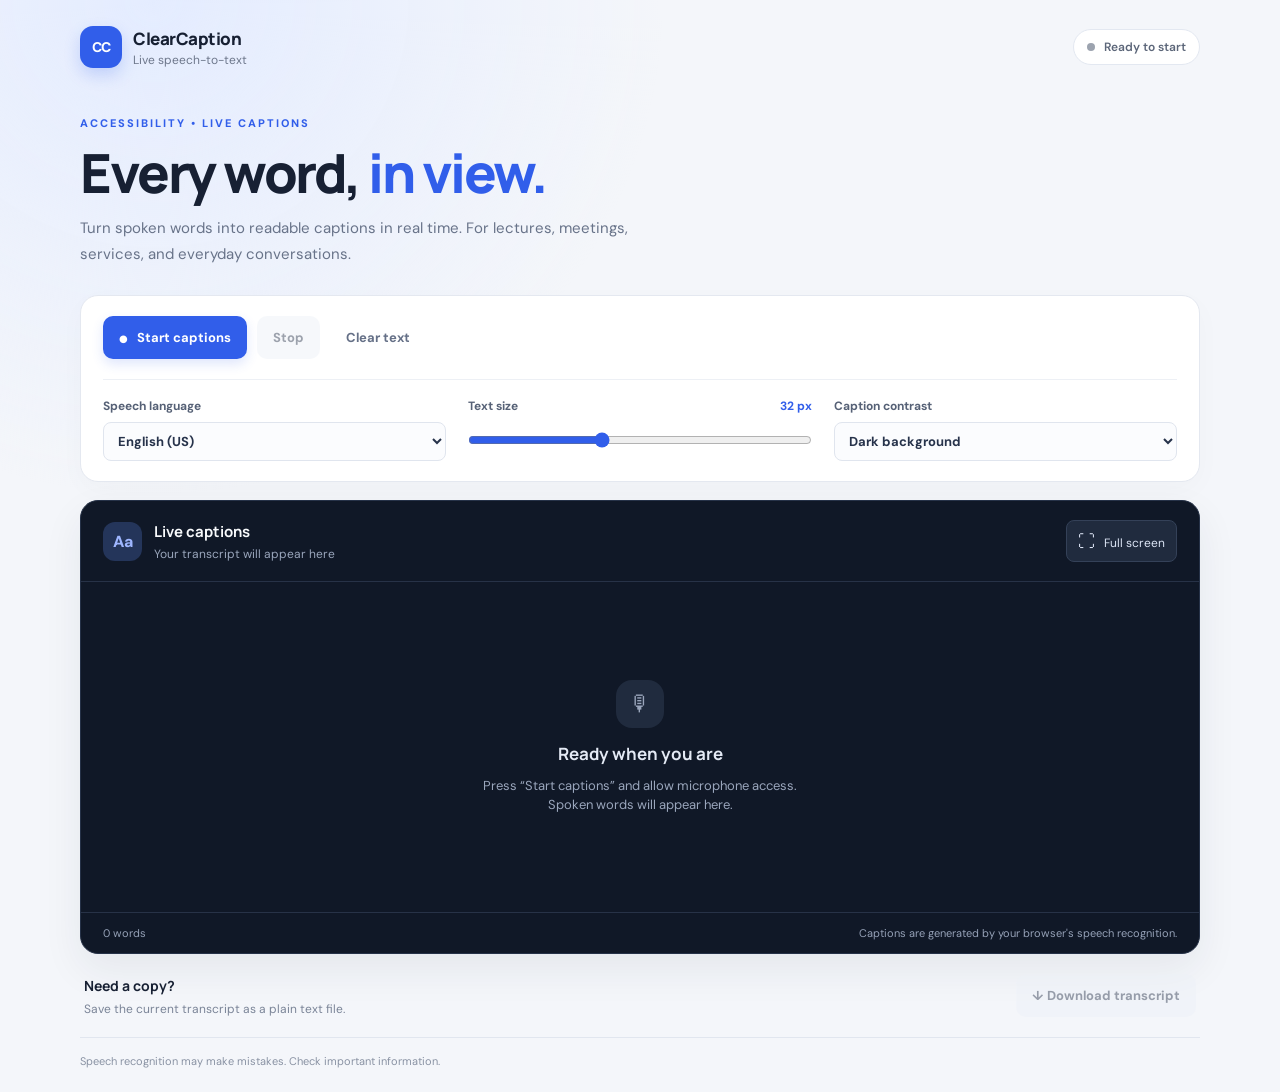
==== index.html @ 13d1eecd "Clear Caption First Build" ====
<!doctype html>
<html lang="en">
<head>
  <meta charset="utf-8">
  <meta name="viewport" content="width=device-width, initial-scale=1">
  <meta name="theme-color" content="#101827">
  <title>ClearCaption — Live Speech to Text</title>
  <link rel="stylesheet" href="styles.css">
</head>
<body>
  <main class="app-shell">
    <header class="topbar">
      <a class="brand" href="#" aria-label="ClearCaption home">
        <span class="brand-mark" aria-hidden="true">CC</span>
        <span><strong>ClearCaption</strong><small>Live speech-to-text</small></span>
      </a>
      <div class="live-indicator" id="liveIndicator"><span class="status-dot"></span><span id="statusText">Ready to start</span></div>
    </header>

    <section class="intro">
      <p class="eyebrow">ACCESSIBILITY • LIVE CAPTIONS</p>
      <h1>Every word, <span>in view.</span></h1>
      <p class="intro-copy">Turn spoken words into readable captions in real time. For lectures, meetings, services, and everyday conversations.</p>
    </section>

    <section class="control-panel" aria-label="Caption controls">
      <div class="primary-controls">
        <button class="button button-primary" id="startBtn"><span aria-hidden="true">●</span> Start captions</button>
        <button class="button button-secondary" id="stopBtn" disabled>Stop</button>
        <button class="button button-quiet" id="clearBtn">Clear text</button>
      </div>
      <div class="settings-row">
        <label class="setting">
          <span>Speech language</span>
          <select id="languageSelect">
            <option value="en-US">English (US)</option>
            <option value="en-GB">English (UK)</option>
            <option value="en-NG">English (Nigeria)</option>
            <option value="fr-FR">French</option>
            <option value="es-ES">Spanish</option>
            <option value="pt-BR">Portuguese (Brazil)</option>
          </select>
        </label>
        <label class="setting text-size-setting">
          <span>Text size <strong id="fontSizeLabel">32 px</strong></span>
          <input id="fontSizeRange" type="range" min="22" max="48" value="32" step="2">
        </label>
        <label class="setting">
          <span>Caption contrast</span>
          <select id="themeSelect">
            <option value="dark">Dark background</option>
            <option value="light">Light background</option>
            <option value="yellow">High contrast</option>
          </select>
        </label>
      </div>
    </section>

    <section class="caption-card" id="captionCard" aria-label="Live captions">
      <div class="caption-card-header">
        <div class="caption-heading"><span class="caption-icon" aria-hidden="true">Aa</span><div><h2>Live captions</h2><p id="captionSubhead">Your transcript will appear here</p></div></div>
        <button class="icon-button" id="fullscreenBtn" title="Toggle full screen" aria-label="Toggle full screen">⛶ <span>Full screen</span></button>
      </div>
      <div class="caption-output" id="captionOutput" aria-live="polite" aria-atomic="false">
        <p class="empty-state" id="emptyState"><span class="empty-mic" aria-hidden="true">🎙</span><strong>Ready when you are</strong><span>Press “Start captions” and allow microphone access. Spoken words will appear here.</span></p>
        <div id="finalTranscript" class="final-transcript"></div>
        <span id="interimTranscript" class="interim-transcript"></span>
      </div>
      <div class="caption-footer">
        <span id="wordCount">0 words</span>
        <span id="listeningHint">Captions are generated by your browser's speech recognition.</span>
      </div>
    </section>

    <section class="bottom-actions">
      <div><strong>Need a copy?</strong><p>Save the current transcript as a plain text file.</p></div>
      <button class="button button-secondary" id="downloadBtn" disabled>↓ Download transcript</button>
    </section>

    <aside class="notice" id="notice" role="status" hidden></aside>
    <footer class="footer"><span>Speech recognition may make mistakes. Check important information.</span></footer>
  </main>
  <script src="app.js"></script>
</body>
</html>
---- styles.css ----
@import url('https://fonts.googleapis.com/css2?family=DM+Sans:wght@400;500;600;700&family=Manrope:wght@400;500;600;700;800&display=swap');

:root{font-family:"DM Sans",system-ui,-apple-system,BlinkMacSystemFont,"Segoe UI",sans-serif;color:#172033;background:#f4f6fa;font-synthesis:none;text-rendering:optimizeLegibility}
*{box-sizing:border-box}
body{margin:0;min-height:100vh;background:radial-gradient(ellipse at 12% 0%,#e4ecff 0,transparent 32%),#f4f6fa}
button,input,select{font:inherit}
button{cursor:pointer}
button:disabled{opacity:.45;cursor:not-allowed}
.app-shell{width:min(1120px,calc(100% - 40px));margin:0 auto;padding:26px 0 24px}
.topbar{display:flex;align-items:center;justify-content:space-between;gap:16px}
.brand{display:flex;align-items:center;gap:11px;text-decoration:none;color:inherit}
.brand-mark{width:42px;height:42px;border-radius:13px;background:#315eea;color:white;display:grid;place-items:center;font-weight:800;font-size:14px;letter-spacing:-1px;box-shadow:0 7px 16px #315eea35}
.brand strong{display:block;font:800 17px Manrope,sans-serif;letter-spacing:-.5px}
.brand small{display:block;margin-top:2px;color:#6d778b;font-size:12px}
.live-indicator{display:flex;align-items:center;gap:9px;background:white;border:1px solid #e3e8f1;border-radius:99px;padding:9px 13px;color:#5c6679;font-size:12px;font-weight:600}
.status-dot{width:8px;height:8px;border-radius:50%;background:#9ca3af}
.live-indicator.is-live{color:#147d52;background:#edfbf4;border-color:#c9f0dc}
.live-indicator.is-live .status-dot{background:#1ca56c;box-shadow:0 0 0 4px #1ca56c20;animation:pulse 1.5s infinite}
@keyframes pulse{50%{box-shadow:0 0 0 7px #1ca56c08}}
.intro{padding:48px 0 28px;max-width:700px}
.eyebrow{font-size:11px;letter-spacing:2px;color:#315eea;font-weight:800;margin:0 0 13px}
h1{font:800 clamp(35px,5vw,54px)/1.08 Manrope,sans-serif;letter-spacing:-2.5px;margin:0;color:#172033}
h1 span{color:#315eea}
.intro-copy{max-width:600px;color:#687389;line-height:1.7;font-size:15px;margin:15px 0 0}
.control-panel{background:white;border:1px solid #e4e8f0;border-radius:18px;padding:20px 22px;margin-bottom:18px;box-shadow:0 8px 28px #17203306}
.primary-controls{display:flex;flex-wrap:wrap;gap:10px;padding-bottom:20px;border-bottom:1px solid #edf0f5}
.button{border:0;border-radius:10px;padding:12px 16px;font-weight:700;font-size:13px;transition:transform .15s,background .15s;min-height:43px}
.button:not(:disabled):active{transform:scale(.98)}
.button-primary{background:#315eea;color:white;box-shadow:0 5px 12px #315eea28}
.button-primary:hover{background:#244ed1}
.button-primary span{font-size:10px;margin-right:6px}
.button-secondary{background:#edf1f8;color:#26324a}
.button-secondary:hover{background:#e2e8f3}
.button-quiet{background:transparent;color:#657087}
.button-quiet:hover{background:#f5f7fb}
.settings-row{display:grid;grid-template-columns:1fr 1fr 1fr;gap:22px;padding-top:18px}
.setting{display:flex;flex-direction:column;gap:8px;font-size:12px;font-weight:700;color:#566176}
.setting select{height:39px;border:1px solid #e0e5ee;border-radius:8px;background:#fbfcfe;padding:0 10px;color:#27334b;font-size:13px;min-width:0}
.setting input[type=range]{width:100%;accent-color:#315eea;margin:10px 0}
.text-size-setting span{display:flex;justify-content:space-between;gap:8px}
.text-size-setting strong{color:#315eea}
.caption-card{background:#101827;color:#f8fafc;border:1px solid #263248;border-radius:18px;overflow:hidden;box-shadow:0 16px 40px #18243a12}
.caption-card-header{padding:19px 22px;display:flex;align-items:center;justify-content:space-between;gap:12px;border-bottom:1px solid #273247}
.caption-heading{display:flex;align-items:center;gap:12px}
.caption-icon{width:39px;height:39px;border-radius:12px;display:grid;place-items:center;background:#24355a;color:#9eb6ff;font-weight:800;font-size:16px}
.caption-heading h2{font:700 15px Manrope,sans-serif;margin:0}
.caption-heading p{font-size:12px;color:#9aa6bc;margin:4px 0 0}
.icon-button{background:#202b3e;border:1px solid #344158;color:#dce5f5;border-radius:8px;padding:9px 11px;font-size:17px}
.icon-button span{font-size:12px;margin-left:4px}
.caption-output{height:330px;overflow-y:auto;padding:28px 30px;font-size:32px;line-height:1.55;letter-spacing:-.5px;scroll-behavior:smooth;overflow-wrap:anywhere}
.empty-state{height:100%;min-height:210px;display:flex;flex-direction:column;align-items:center;justify-content:center;text-align:center;gap:11px;color:#9aa6bc;margin:0;font-size:14px;line-height:1.5;letter-spacing:0}
.empty-state strong{color:#e4eaf5;font:700 17px Manrope,sans-serif}
.empty-state span:last-child{max-width:360px;font-size:13px}
.empty-mic{width:48px;height:48px;border-radius:16px;background:#202b3e;display:grid;place-items:center;font-size:22px;margin-bottom:3px}
.final-transcript{white-space:pre-wrap;display:inline;color:#f8fafc}
.interim-transcript{color:#8fa9e9;font-style:italic;white-space:pre-wrap}
.caption-footer{padding:13px 22px;border-top:1px solid #273247;display:flex;justify-content:space-between;gap:12px;color:#95a1b7;font-size:11px}
.bottom-actions{display:flex;align-items:center;justify-content:space-between;gap:16px;padding:20px 4px}
.bottom-actions strong{font:700 14px Manrope,sans-serif}
.bottom-actions p{font-size:12px;color:#7a8497;margin:5px 0 0}
.notice{border-radius:10px;background:#fff7e6;border:1px solid #f4d79a;color:#805b11;padding:13px 15px;margin:0 0 16px;font-size:13px;line-height:1.5}
.notice.error{background:#fff0f0;border-color:#ffcaca;color:#9b2828}
.footer{border-top:1px solid #e1e6ef;padding-top:16px;display:flex;justify-content:space-between;gap:14px;color:#8992a3;font-size:11px}
.caption-card.theme-light{background:#fff;color:#172033;border-color:#e1e6ef}
.theme-light .caption-card-header,.theme-light .caption-footer{border-color:#e6eaf1}
.theme-light .caption-heading p,.theme-light .caption-footer{color:#718096}
.theme-light .caption-icon{background:#eaf0ff;color:#315eea}
.theme-light .icon-button{background:#f1f4fa;color:#34415a;border-color:#e0e6ef}
.theme-light .final-transcript{color:#172033}
.theme-light .interim-transcript{color:#315eea}
.theme-light .empty-state{color:#718096}
.theme-light .empty-state strong{color:#26324a}
.theme-light .empty-mic{background:#f0f3f9}
.caption-card.theme-yellow{background:#000;color:#fff000;border-color:#f5e900}
.theme-yellow .caption-card-header,.theme-yellow .caption-footer{border-color:#4a4700}
.theme-yellow .caption-heading p,.theme-yellow .caption-footer{color:#fff000}
.theme-yellow .caption-icon,.theme-yellow .icon-button{background:#242400;color:#fff000;border-color:#777000}
.theme-yellow .final-transcript,.theme-yellow .empty-state strong{color:#fff000}
.theme-yellow .interim-transcript{color:#fff}
.theme-yellow .empty-state{color:#fff000}
.theme-yellow .empty-mic{background:#242400}
.caption-card:fullscreen{border-radius:0;display:flex;flex-direction:column}
.caption-card:fullscreen .caption-output{height:auto;flex:1;padding:5vh 7vw;font-size:clamp(36px,5vw,64px)}
.caption-card:fullscreen .caption-card-header{padding:22px 7vw}
.caption-card:fullscreen .caption-footer{padding:14px 7vw}
@media(max-width:700px){.app-shell{width:min(100% - 24px,1120px);padding-top:16px}.intro{padding:35px 0 22px}h1{letter-spacing:-1.7px}.control-panel{padding:16px}.settings-row{grid-template-columns:1fr;gap:15px}.caption-output{height:360px;padding:22px 18px;font-size:28px}.caption-card-header{padding:15px}.caption-footer{padding:12px 15px;flex-direction:column}.bottom-actions{align-items:flex-start;flex-direction:column;padding:18px 3px}.footer{flex-direction:column}.live-indicator{font-size:11px;padding:8px 10px}.brand small{font-size:11px}}
@media(prefers-reduced-motion:reduce){*{scroll-behavior:auto!important;animation:none!important;transition:none!important}}
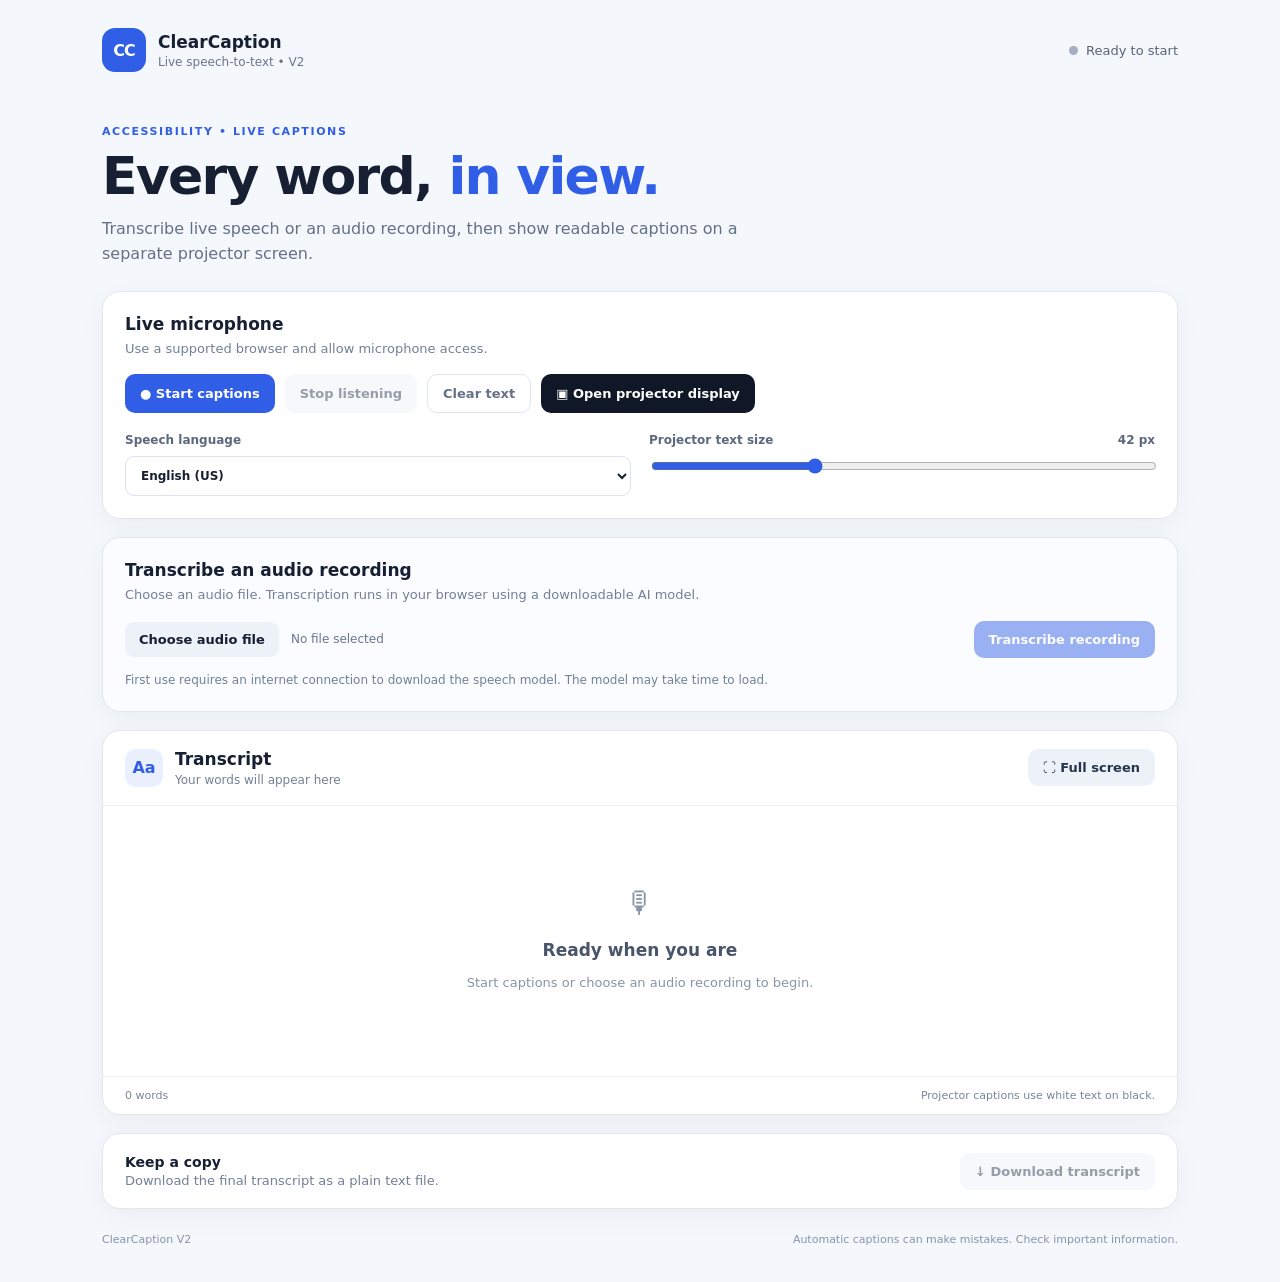
==== commit 0c358004: "Added projector display" ====
--- a/index.html
+++ b/index.html
@@ -4,7 +4,7 @@
   <meta charset="utf-8">
   <meta name="viewport" content="width=device-width, initial-scale=1">
   <meta name="theme-color" content="#101827">
-  <title>ClearCaption — Live Speech to Text</title>
+  <title>ClearCaption V2 — Live Speech to Text</title>
   <link rel="stylesheet" href="styles.css">
 </head>
 <body>
@@ -12,7 +12,7 @@
     <header class="topbar">
       <a class="brand" href="#" aria-label="ClearCaption home">
         <span class="brand-mark" aria-hidden="true">CC</span>
-        <span><strong>ClearCaption</strong><small>Live speech-to-text</small></span>
+        <span><strong>ClearCaption</strong><small>Live speech-to-text • V2</small></span>
       </a>
       <div class="live-indicator" id="liveIndicator"><span class="status-dot"></span><span id="statusText">Ready to start</span></div>
     </header>
@@ -20,14 +20,16 @@
     <section class="intro">
       <p class="eyebrow">ACCESSIBILITY • LIVE CAPTIONS</p>
       <h1>Every word, <span>in view.</span></h1>
-      <p class="intro-copy">Turn spoken words into readable captions in real time. For lectures, meetings, services, and everyday conversations.</p>
+      <p class="intro-copy">Transcribe live speech or an audio recording, then show readable captions on a separate projector screen.</p>
     </section>
 
     <section class="control-panel" aria-label="Caption controls">
+      <div class="section-heading"><div><h2>Live microphone</h2><p>Use a supported browser and allow microphone access.</p></div></div>
       <div class="primary-controls">
-        <button class="button button-primary" id="startBtn"><span aria-hidden="true">●</span> Start captions</button>
-        <button class="button button-secondary" id="stopBtn" disabled>Stop</button>
+        <button class="button button-primary" id="startBtn">● Start captions</button>
+        <button class="button button-secondary" id="stopBtn" disabled>Stop listening</button>
         <button class="button button-quiet" id="clearBtn">Clear text</button>
+        <button class="button button-projector" id="projectorBtn">▣ Open projector display</button>
       </div>
       <div class="settings-row">
         <label class="setting">
@@ -42,43 +44,47 @@
           </select>
         </label>
         <label class="setting text-size-setting">
-          <span>Text size <strong id="fontSizeLabel">32 px</strong></span>
-          <input id="fontSizeRange" type="range" min="22" max="48" value="32" step="2">
-        </label>
-        <label class="setting">
-          <span>Caption contrast</span>
-          <select id="themeSelect">
-            <option value="dark">Dark background</option>
-            <option value="light">Light background</option>
-            <option value="yellow">High contrast</option>
-          </select>
+          <span>Projector text size <strong id="fontSizeLabel">42 px</strong></span>
+          <input id="fontSizeRange" type="range" min="28" max="72" value="42" step="2">
         </label>
       </div>
     </section>
 
+    <section class="control-panel audio-panel" aria-label="Recorded audio transcription">
+      <div class="section-heading"><div><h2>Transcribe an audio recording</h2><p>Choose an audio file. Transcription runs in your browser using a downloadable AI model.</p></div></div>
+      <div class="upload-row">
+        <label class="file-picker" for="audioFile">Choose audio file</label>
+        <input id="audioFile" type="file" accept="audio/*,.wav,.mp3,.m4a,.ogg,.webm,.flac">
+        <span id="fileName" class="file-name">No file selected</span>
+        <button class="button button-primary" id="transcribeBtn" disabled>Transcribe recording</button>
+      </div>
+      <div class="progress-track" id="progressTrack" hidden><div id="progressBar"></div></div>
+      <p class="small-note" id="audioStatus" role="status">First use requires an internet connection to download the speech model. The model may take time to load.</p>
+    </section>
+
     <section class="caption-card" id="captionCard" aria-label="Live captions">
       <div class="caption-card-header">
-        <div class="caption-heading"><span class="caption-icon" aria-hidden="true">Aa</span><div><h2>Live captions</h2><p id="captionSubhead">Your transcript will appear here</p></div></div>
-        <button class="icon-button" id="fullscreenBtn" title="Toggle full screen" aria-label="Toggle full screen">⛶ <span>Full screen</span></button>
+        <div class="caption-heading"><span class="caption-icon" aria-hidden="true">Aa</span><div><h2>Transcript</h2><p id="captionSubhead">Your words will appear here</p></div></div>
+        <button class="button button-secondary" id="fullscreenBtn" title="Toggle full screen">⛶ Full screen</button>
       </div>
       <div class="caption-output" id="captionOutput" aria-live="polite" aria-atomic="false">
-        <p class="empty-state" id="emptyState"><span class="empty-mic" aria-hidden="true">🎙</span><strong>Ready when you are</strong><span>Press “Start captions” and allow microphone access. Spoken words will appear here.</span></p>
+        <p class="empty-state" id="emptyState"><span class="empty-mic" aria-hidden="true">🎙</span><strong>Ready when you are</strong><span>Start captions or choose an audio recording to begin.</span></p>
         <div id="finalTranscript" class="final-transcript"></div>
         <span id="interimTranscript" class="interim-transcript"></span>
       </div>
       <div class="caption-footer">
         <span id="wordCount">0 words</span>
-        <span id="listeningHint">Captions are generated by your browser's speech recognition.</span>
+        <span id="listeningHint">Projector captions use white text on black.</span>
       </div>
     </section>
 
     <section class="bottom-actions">
-      <div><strong>Need a copy?</strong><p>Save the current transcript as a plain text file.</p></div>
+      <div><strong>Keep a copy</strong><p>Download the final transcript as a plain text file.</p></div>
       <button class="button button-secondary" id="downloadBtn" disabled>↓ Download transcript</button>
     </section>
 
     <aside class="notice" id="notice" role="status" hidden></aside>
-    <footer class="footer"><span>Speech recognition may make mistakes. Check important information.</span></footer>
+    <footer class="footer"><span>ClearCaption V2</span><span>Automatic captions can make mistakes. Check important information.</span></footer>
   </main>
   <script src="app.js"></script>
 </body>
--- a/styles.css
+++ b/styles.css
@@ -1,87 +1,47 @@
-@import url('https://fonts.googleapis.com/css2?family=DM+Sans:wght@400;500;600;700&family=Manrope:wght@400;500;600;700;800&display=swap');
-
-:root{font-family:"DM Sans",system-ui,-apple-system,BlinkMacSystemFont,"Segoe UI",sans-serif;color:#172033;background:#f4f6fa;font-synthesis:none;text-rendering:optimizeLegibility}
 *{box-sizing:border-box}
-body{margin:0;min-height:100vh;background:radial-gradient(ellipse at 12% 0%,#e4ecff 0,transparent 32%),#f4f6fa}
+:root{font-family:Inter,ui-sans-serif,system-ui,-apple-system,BlinkMacSystemFont,"Segoe UI",sans-serif;color:#172033;background:#f4f7fb;font-synthesis:none}
+body{margin:0;min-height:100vh}
 button,input,select{font:inherit}
 button{cursor:pointer}
-button:disabled{opacity:.45;cursor:not-allowed}
-.app-shell{width:min(1120px,calc(100% - 40px));margin:0 auto;padding:26px 0 24px}
+button:disabled{opacity:.48;cursor:not-allowed}
+.app-shell{max-width:1120px;margin:0 auto;padding:28px 22px 36px}
 .topbar{display:flex;align-items:center;justify-content:space-between;gap:16px}
-.brand{display:flex;align-items:center;gap:11px;text-decoration:none;color:inherit}
-.brand-mark{width:42px;height:42px;border-radius:13px;background:#315eea;color:white;display:grid;place-items:center;font-weight:800;font-size:14px;letter-spacing:-1px;box-shadow:0 7px 16px #315eea35}
-.brand strong{display:block;font:800 17px Manrope,sans-serif;letter-spacing:-.5px}
-.brand small{display:block;margin-top:2px;color:#6d778b;font-size:12px}
-.live-indicator{display:flex;align-items:center;gap:9px;background:white;border:1px solid #e3e8f1;border-radius:99px;padding:9px 13px;color:#5c6679;font-size:12px;font-weight:600}
-.status-dot{width:8px;height:8px;border-radius:50%;background:#9ca3af}
-.live-indicator.is-live{color:#147d52;background:#edfbf4;border-color:#c9f0dc}
-.live-indicator.is-live .status-dot{background:#1ca56c;box-shadow:0 0 0 4px #1ca56c20;animation:pulse 1.5s infinite}
-@keyframes pulse{50%{box-shadow:0 0 0 7px #1ca56c08}}
-.intro{padding:48px 0 28px;max-width:700px}
-.eyebrow{font-size:11px;letter-spacing:2px;color:#315eea;font-weight:800;margin:0 0 13px}
-h1{font:800 clamp(35px,5vw,54px)/1.08 Manrope,sans-serif;letter-spacing:-2.5px;margin:0;color:#172033}
-h1 span{color:#315eea}
-.intro-copy{max-width:600px;color:#687389;line-height:1.7;font-size:15px;margin:15px 0 0}
-.control-panel{background:white;border:1px solid #e4e8f0;border-radius:18px;padding:20px 22px;margin-bottom:18px;box-shadow:0 8px 28px #17203306}
-.primary-controls{display:flex;flex-wrap:wrap;gap:10px;padding-bottom:20px;border-bottom:1px solid #edf0f5}
-.button{border:0;border-radius:10px;padding:12px 16px;font-weight:700;font-size:13px;transition:transform .15s,background .15s;min-height:43px}
-.button:not(:disabled):active{transform:scale(.98)}
-.button-primary{background:#315eea;color:white;box-shadow:0 5px 12px #315eea28}
-.button-primary:hover{background:#244ed1}
-.button-primary span{font-size:10px;margin-right:6px}
-.button-secondary{background:#edf1f8;color:#26324a}
-.button-secondary:hover{background:#e2e8f3}
-.button-quiet{background:transparent;color:#657087}
-.button-quiet:hover{background:#f5f7fb}
-.settings-row{display:grid;grid-template-columns:1fr 1fr 1fr;gap:22px;padding-top:18px}
-.setting{display:flex;flex-direction:column;gap:8px;font-size:12px;font-weight:700;color:#566176}
-.setting select{height:39px;border:1px solid #e0e5ee;border-radius:8px;background:#fbfcfe;padding:0 10px;color:#27334b;font-size:13px;min-width:0}
-.setting input[type=range]{width:100%;accent-color:#315eea;margin:10px 0}
-.text-size-setting span{display:flex;justify-content:space-between;gap:8px}
-.text-size-setting strong{color:#315eea}
-.caption-card{background:#101827;color:#f8fafc;border:1px solid #263248;border-radius:18px;overflow:hidden;box-shadow:0 16px 40px #18243a12}
-.caption-card-header{padding:19px 22px;display:flex;align-items:center;justify-content:space-between;gap:12px;border-bottom:1px solid #273247}
-.caption-heading{display:flex;align-items:center;gap:12px}
-.caption-icon{width:39px;height:39px;border-radius:12px;display:grid;place-items:center;background:#24355a;color:#9eb6ff;font-weight:800;font-size:16px}
-.caption-heading h2{font:700 15px Manrope,sans-serif;margin:0}
-.caption-heading p{font-size:12px;color:#9aa6bc;margin:4px 0 0}
-.icon-button{background:#202b3e;border:1px solid #344158;color:#dce5f5;border-radius:8px;padding:9px 11px;font-size:17px}
-.icon-button span{font-size:12px;margin-left:4px}
-.caption-output{height:330px;overflow-y:auto;padding:28px 30px;font-size:32px;line-height:1.55;letter-spacing:-.5px;scroll-behavior:smooth;overflow-wrap:anywhere}
-.empty-state{height:100%;min-height:210px;display:flex;flex-direction:column;align-items:center;justify-content:center;text-align:center;gap:11px;color:#9aa6bc;margin:0;font-size:14px;line-height:1.5;letter-spacing:0}
-.empty-state strong{color:#e4eaf5;font:700 17px Manrope,sans-serif}
-.empty-state span:last-child{max-width:360px;font-size:13px}
-.empty-mic{width:48px;height:48px;border-radius:16px;background:#202b3e;display:grid;place-items:center;font-size:22px;margin-bottom:3px}
-.final-transcript{white-space:pre-wrap;display:inline;color:#f8fafc}
-.interim-transcript{color:#8fa9e9;font-style:italic;white-space:pre-wrap}
-.caption-footer{padding:13px 22px;border-top:1px solid #273247;display:flex;justify-content:space-between;gap:12px;color:#95a1b7;font-size:11px}
-.bottom-actions{display:flex;align-items:center;justify-content:space-between;gap:16px;padding:20px 4px}
-.bottom-actions strong{font:700 14px Manrope,sans-serif}
-.bottom-actions p{font-size:12px;color:#7a8497;margin:5px 0 0}
-.notice{border-radius:10px;background:#fff7e6;border:1px solid #f4d79a;color:#805b11;padding:13px 15px;margin:0 0 16px;font-size:13px;line-height:1.5}
-.notice.error{background:#fff0f0;border-color:#ffcaca;color:#9b2828}
-.footer{border-top:1px solid #e1e6ef;padding-top:16px;display:flex;justify-content:space-between;gap:14px;color:#8992a3;font-size:11px}
-.caption-card.theme-light{background:#fff;color:#172033;border-color:#e1e6ef}
-.theme-light .caption-card-header,.theme-light .caption-footer{border-color:#e6eaf1}
-.theme-light .caption-heading p,.theme-light .caption-footer{color:#718096}
-.theme-light .caption-icon{background:#eaf0ff;color:#315eea}
-.theme-light .icon-button{background:#f1f4fa;color:#34415a;border-color:#e0e6ef}
-.theme-light .final-transcript{color:#172033}
-.theme-light .interim-transcript{color:#315eea}
-.theme-light .empty-state{color:#718096}
-.theme-light .empty-state strong{color:#26324a}
-.theme-light .empty-mic{background:#f0f3f9}
-.caption-card.theme-yellow{background:#000;color:#fff000;border-color:#f5e900}
-.theme-yellow .caption-card-header,.theme-yellow .caption-footer{border-color:#4a4700}
-.theme-yellow .caption-heading p,.theme-yellow .caption-footer{color:#fff000}
-.theme-yellow .caption-icon,.theme-yellow .icon-button{background:#242400;color:#fff000;border-color:#777000}
-.theme-yellow .final-transcript,.theme-yellow .empty-state strong{color:#fff000}
-.theme-yellow .interim-transcript{color:#fff}
-.theme-yellow .empty-state{color:#fff000}
-.theme-yellow .empty-mic{background:#242400}
-.caption-card:fullscreen{border-radius:0;display:flex;flex-direction:column}
-.caption-card:fullscreen .caption-output{height:auto;flex:1;padding:5vh 7vw;font-size:clamp(36px,5vw,64px)}
-.caption-card:fullscreen .caption-card-header{padding:22px 7vw}
-.caption-card:fullscreen .caption-footer{padding:14px 7vw}
-@media(max-width:700px){.app-shell{width:min(100% - 24px,1120px);padding-top:16px}.intro{padding:35px 0 22px}h1{letter-spacing:-1.7px}.control-panel{padding:16px}.settings-row{grid-template-columns:1fr;gap:15px}.caption-output{height:360px;padding:22px 18px;font-size:28px}.caption-card-header{padding:15px}.caption-footer{padding:12px 15px;flex-direction:column}.bottom-actions{align-items:flex-start;flex-direction:column;padding:18px 3px}.footer{flex-direction:column}.live-indicator{font-size:11px;padding:8px 10px}.brand small{font-size:11px}}
-@media(prefers-reduced-motion:reduce){*{scroll-behavior:auto!important;animation:none!important;transition:none!important}}
+.brand{display:flex;align-items:center;gap:12px;text-decoration:none;color:inherit}
+.brand-mark{display:grid;place-items:center;width:44px;height:44px;border-radius:13px;background:#315ee7;color:white;font-weight:800;letter-spacing:-1px}
+.brand strong,.brand small{display:block}.brand strong{font-size:17px}.brand small{font-size:12px;color:#69758b;margin-top:3px}
+.live-indicator{display:flex;align-items:center;gap:8px;font-size:13px;color:#58647a}
+.status-dot{width:9px;height:9px;border-radius:50%;background:#a5afbf}
+.live-indicator.active .status-dot{background:#16a56a;box-shadow:0 0 0 4px #d9f7e8}
+.intro{padding:42px 0 24px}.eyebrow{font-size:11px;letter-spacing:1.6px;font-weight:800;color:#315ee7}
+h1{font-size:clamp(32px,5vw,52px);letter-spacing:-1.7px;margin:8px 0 12px;line-height:1.05}
+h1 span{color:#315ee7}.intro-copy{max-width:680px;color:#647086;line-height:1.6;margin:0}
+.control-panel,.caption-card,.bottom-actions{background:white;border:1px solid #e1e7f0;border-radius:18px;box-shadow:0 8px 30px rgba(24,40,75,.045);margin-bottom:18px}
+.control-panel{padding:22px}.section-heading{display:flex;justify-content:space-between;align-items:start;margin-bottom:16px}
+h2{font-size:17px;margin:0 0 5px}.section-heading p,.bottom-actions p{font-size:13px;color:#718096;margin:0;line-height:1.5}
+.primary-controls{display:flex;flex-wrap:wrap;gap:10px;margin-bottom:20px}
+.button{border:0;border-radius:10px;padding:11px 15px;font-weight:700;font-size:13px;transition:transform .15s,background .15s}
+.button:active{transform:translateY(1px)}.button-primary{background:#315ee7;color:#fff}.button-primary:hover{background:#244dcc}
+.button-secondary{background:#edf1f8;color:#26344c}.button-quiet{background:transparent;color:#647086;border:1px solid #e0e6ef}.button-projector{background:#101827;color:#fff}
+.settings-row{display:grid;grid-template-columns:repeat(2,minmax(0,1fr));gap:18px}
+.setting{display:flex;flex-direction:column;gap:9px;font-size:12px;font-weight:700;color:#5c687d}
+.setting select{width:100%;border:1px solid #dce3ee;border-radius:9px;padding:11px;background:#fff;color:#172033}
+.setting input[type=range]{width:100%;accent-color:#315ee7}
+.text-size-setting span{display:flex;justify-content:space-between}
+.audio-panel{background:#fbfcff}.upload-row{display:flex;align-items:center;gap:12px;flex-wrap:wrap}
+.file-picker{display:inline-flex;align-items:center;padding:10px 14px;border-radius:9px;background:#edf1f8;font-size:13px;font-weight:700;cursor:pointer}
+#audioFile{position:absolute;width:1px;height:1px;overflow:hidden;clip:rect(0,0,0,0);white-space:nowrap}
+.file-name{font-size:12px;color:#69758b;flex:1;min-width:130px;overflow-wrap:anywhere}
+.small-note{font-size:12px;line-height:1.5;color:#718096;margin:13px 0 0}
+.progress-track{height:7px;background:#e8edf6;border-radius:20px;overflow:hidden;margin-top:15px}.progress-track div{height:100%;width:0;background:#315ee7;transition:width .2s}
+.caption-card{overflow:hidden}.caption-card-header{padding:18px 22px;border-bottom:1px solid #edf0f5;display:flex;justify-content:space-between;align-items:center;gap:12px}
+.caption-heading{display:flex;align-items:center;gap:12px}.caption-heading h2{margin:0}.caption-heading p{margin:4px 0 0;font-size:12px;color:#718096}
+.caption-icon{width:38px;height:38px;border-radius:11px;background:#eaf0ff;color:#315ee7;display:grid;place-items:center;font-weight:800}
+.caption-output{min-height:270px;max-height:520px;overflow:auto;padding:28px;font-size:30px;line-height:1.55;background:#fff;overflow-wrap:anywhere}
+.empty-state{display:flex;min-height:205px;flex-direction:column;justify-content:center;align-items:center;gap:10px;text-align:center;color:#8994a7;font-size:14px;margin:0}
+.empty-state strong{color:#48556b;font-size:17px}.empty-mic{font-size:30px}.empty-state span:last-child{max-width:420px;font-size:13px;line-height:1.5}
+.final-transcript{white-space:pre-wrap;color:#1c2638}.interim-transcript{color:#7184a8;font-style:italic}
+.caption-footer{display:flex;justify-content:space-between;gap:12px;flex-wrap:wrap;padding:12px 22px;border-top:1px solid #edf0f5;color:#7a8598;font-size:11px}
+.bottom-actions{display:flex;align-items:center;justify-content:space-between;gap:18px;padding:18px 22px}.bottom-actions strong{font-size:14px}
+.notice{border-radius:10px;padding:12px 15px;margin-bottom:16px;background:#fff4d8;color:#785512;font-size:13px;line-height:1.5}.notice[hidden]{display:none}
+.footer{display:flex;justify-content:space-between;gap:12px;color:#8994a7;font-size:11px;padding-top:6px}
+@media(max-width:680px){.app-shell{padding:18px 13px 26px}.intro{padding-top:32px}.settings-row{grid-template-columns:1fr}.control-panel{padding:17px}.caption-output{padding:20px;min-height:230px}.caption-card-header,.caption-footer{padding-left:16px;padding-right:16px}.bottom-actions{align-items:flex-start;flex-direction:column}.footer{flex-direction:column}.live-indicator{font-size:11px}}
